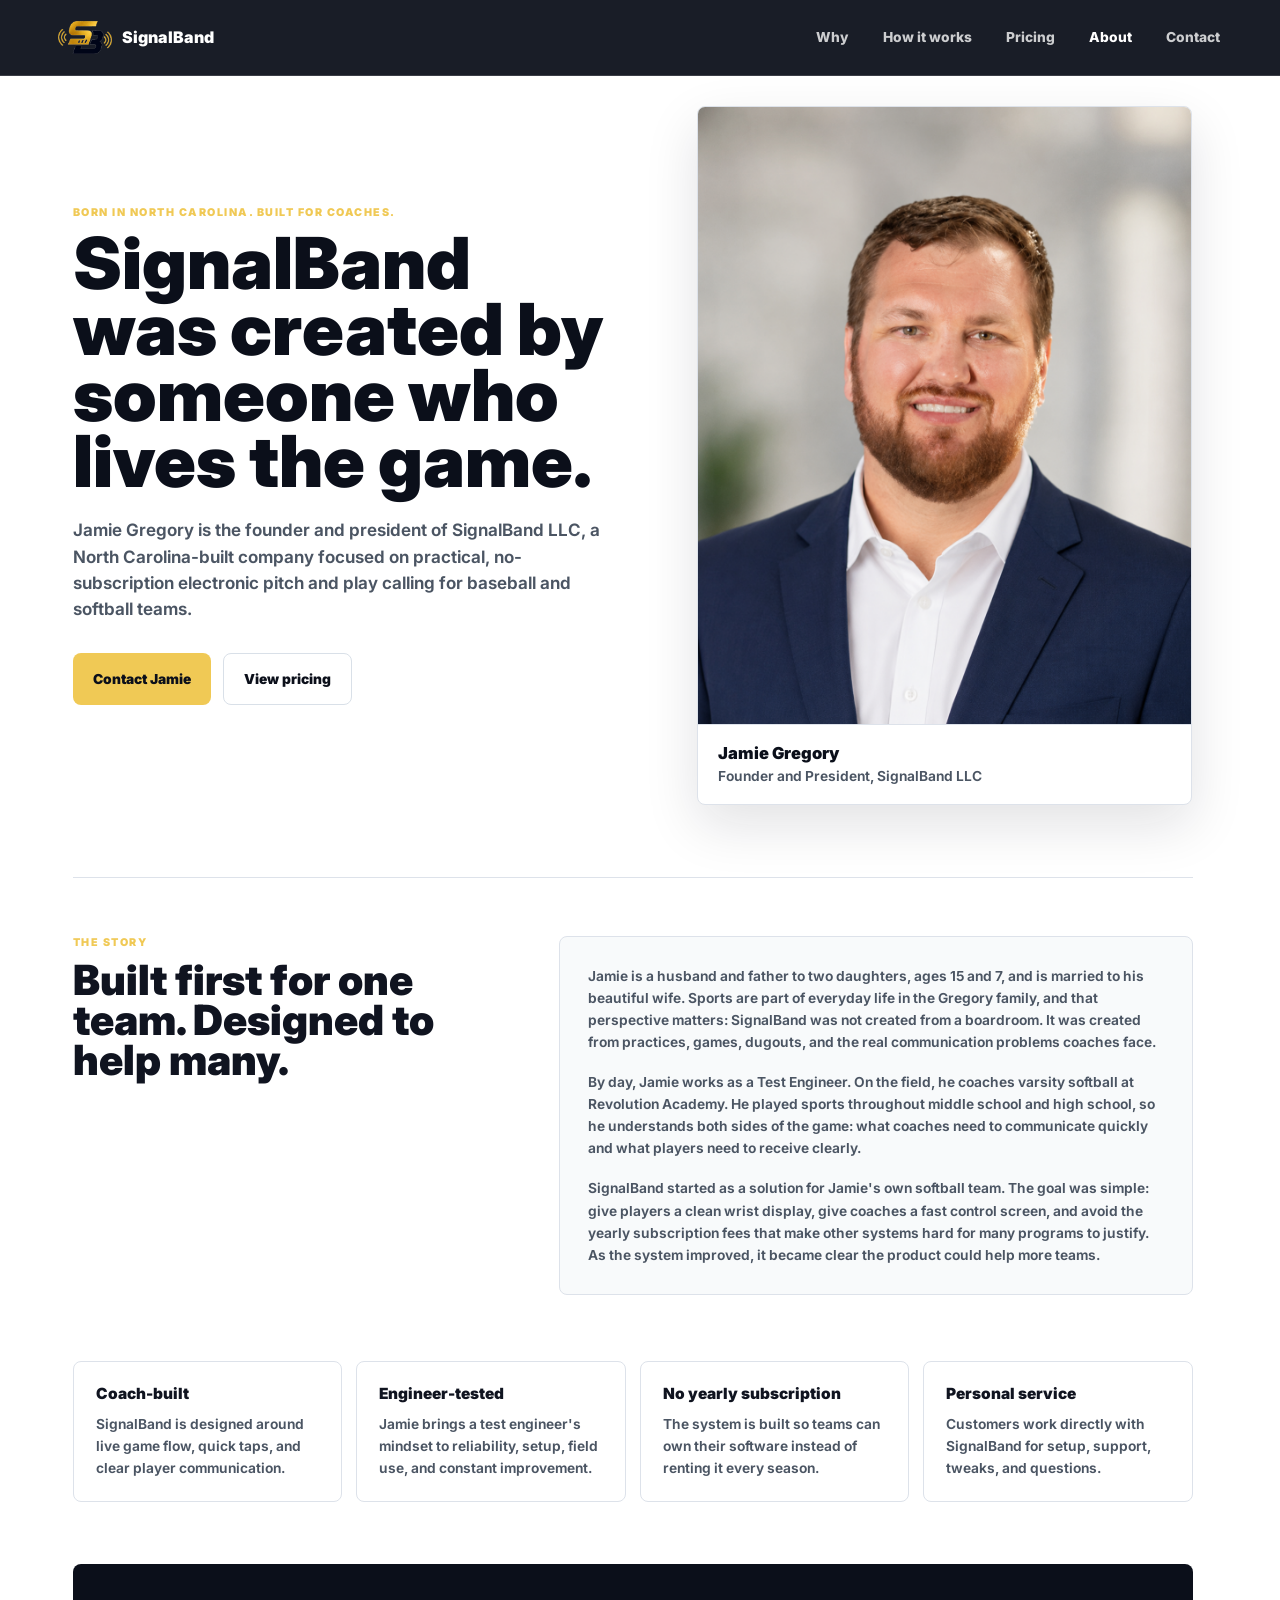
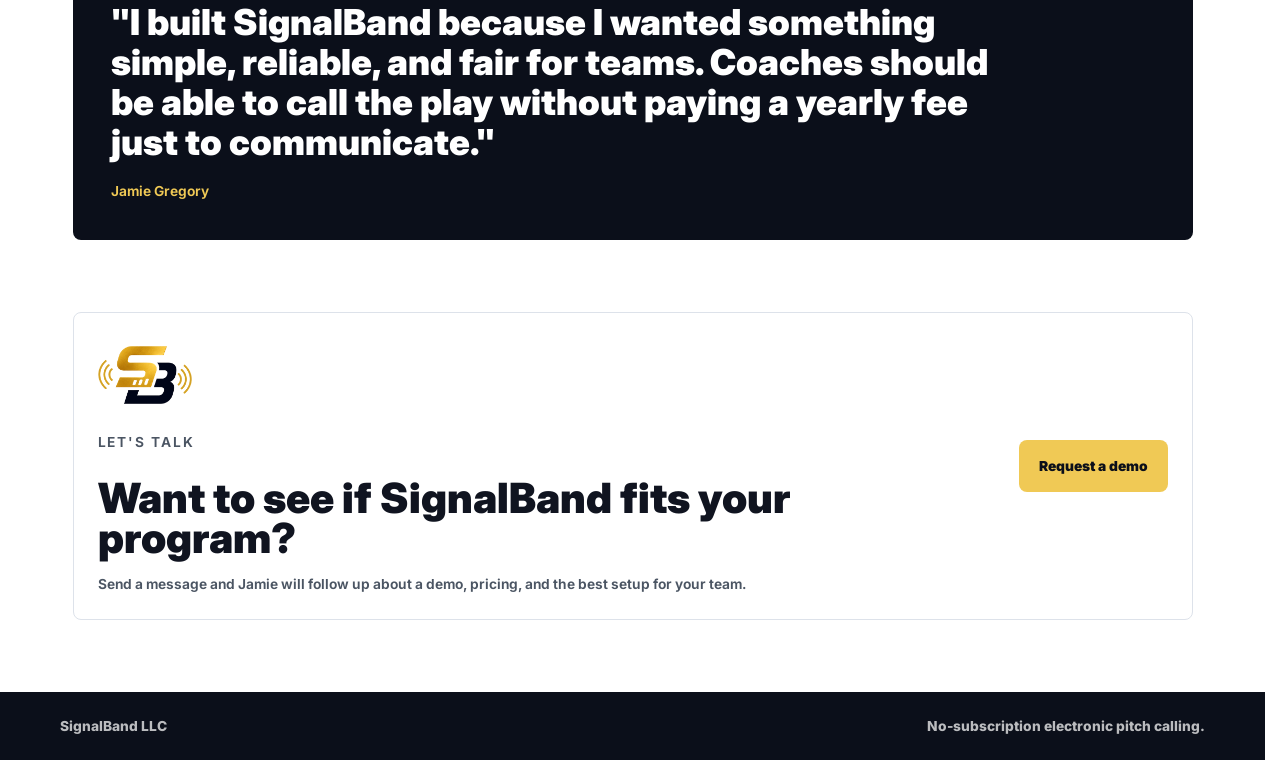
==== about.html @ 2b9005b2 "Added about page" ====
<!doctype html>
<html lang="en">
<head>
  <meta charset="utf-8">
  <meta name="viewport" content="width=device-width, initial-scale=1">
  <title>About SignalBand | Jamie Gregory, Founder and President</title>
  <meta name="description" content="Meet Jamie Gregory, founder and president of SignalBand LLC. Born and raised in North Carolina, Jamie is a test engineer, varsity softball coach, husband, father, and lifelong sports competitor building no-subscription electronic pitch calling for baseball and softball teams.">
  <meta name="robots" content="index, follow">
  <meta name="author" content="SignalBand LLC">
  <link rel="canonical" href="https://signalbandllc.com/about.html">
  <link rel="icon" href="sb-mark-web.png">
  <meta property="og:type" content="profile">
  <meta property="og:site_name" content="SignalBand">
  <meta property="og:title" content="About SignalBand | Jamie Gregory">
  <meta property="og:description" content="SignalBand was created by Jamie Gregory, a North Carolina test engineer and varsity softball coach, to give teams a clear no-subscription pitch calling system.">
  <meta property="og:url" content="https://signalbandllc.com/about.html">
  <meta property="og:image" content="https://signalbandllc.com/jamie-gregory-headshot.png">
  <meta name="twitter:card" content="summary_large_image">
  <meta name="twitter:title" content="About SignalBand | Jamie Gregory">
  <meta name="twitter:description" content="A North Carolina-built electronic pitch calling system created by a coach, engineer, husband, and father.">
  <meta name="twitter:image" content="https://signalbandllc.com/jamie-gregory-headshot.png">
  <link rel="preconnect" href="https://fonts.googleapis.com">
  <link rel="preconnect" href="https://fonts.gstatic.com" crossorigin>
  <link href="https://fonts.googleapis.com/css2?family=Inter:wght@500;650;800;900&display=swap" rel="stylesheet">
  <link rel="stylesheet" href="styles.css?v=nav-2">
  <script type="application/ld+json">
  {
    "@context": "https://schema.org",
    "@type": "AboutPage",
    "name": "About SignalBand",
    "url": "https://signalbandllc.com/about.html",
    "description": "About Jamie Gregory, founder and president of SignalBand LLC.",
    "mainEntity": {
      "@type": "Person",
      "name": "Jamie Gregory",
      "jobTitle": "Founder and President",
      "worksFor": {
        "@type": "Organization",
        "name": "SignalBand LLC",
        "url": "https://signalbandllc.com/"
      },
      "email": "jamie@signalbandllc.com",
      "image": "https://signalbandllc.com/jamie-gregory-headshot.png",
      "address": {
        "@type": "PostalAddress",
        "addressRegion": "NC",
        "addressCountry": "US"
      }
    }
  }
  </script>
</head>
<body class="about-page">
  <header class="site-header" aria-label="SignalBand">
    <a class="brand" href="index.html" aria-label="SignalBand home">
      <img src="sb-mark-web.png" alt="" aria-hidden="true">
      <span>SignalBand</span>
    </a>
    <button class="menu-toggle" type="button" aria-label="Open navigation menu" aria-expanded="false" aria-controls="main-navigation"><span class="menu-icon" aria-hidden="true">&#9776;</span></button>
    <nav id="main-navigation" aria-label="Main navigation">
      <a href="index.html#why">Why</a>
      <a href="index.html#works">How it works</a>
      <a href="pricing.html">Pricing</a>
      <a href="about.html" aria-current="page">About</a>
      <a href="index.html#contact">Contact</a>
    </nav>
  </header>

  <main>
    <section class="about-hero">
      <div class="about-copy">
        <p class="eyebrow">Born in North Carolina. Built for coaches.</p>
        <h1>SignalBand was created by someone who lives the game.</h1>
        <p>Jamie Gregory is the founder and president of SignalBand LLC, a North Carolina-built company focused on practical, no-subscription electronic pitch and play calling for baseball and softball teams.</p>
        <div class="hero-actions">
          <a class="button primary" href="index.html#contact">Contact Jamie</a>
          <a class="button secondary light" href="pricing.html">View pricing</a>
        </div>
      </div>
      <figure class="about-headshot">
        <img src="jamie-gregory-headshot.png" alt="Jamie Gregory, founder and president of SignalBand LLC">
        <figcaption>
          <strong>Jamie Gregory</strong>
          <span>Founder and President, SignalBand LLC</span>
        </figcaption>
      </figure>
    </section>

    <section class="about-story">
      <div>
        <p class="eyebrow">The story</p>
        <h2>Built first for one team. Designed to help many.</h2>
      </div>
      <div class="story-panel">
        <p>Jamie is a husband and father to two daughters, ages 15 and 7, and is married to his beautiful wife. Sports are part of everyday life in the Gregory family, and that perspective matters: SignalBand was not created from a boardroom. It was created from practices, games, dugouts, and the real communication problems coaches face.</p>
        <p>By day, Jamie works as a Test Engineer. On the field, he coaches varsity softball at Revolution Academy. He played sports throughout middle school and high school, so he understands both sides of the game: what coaches need to communicate quickly and what players need to receive clearly.</p>
        <p>SignalBand started as a solution for Jamie's own softball team. The goal was simple: give players a clean wrist display, give coaches a fast control screen, and avoid the yearly subscription fees that make other systems hard for many programs to justify. As the system improved, it became clear the product could help more teams.</p>
      </div>
    </section>

    <section class="about-values" aria-label="SignalBand values">
      <article>
        <h3>Coach-built</h3>
        <p>SignalBand is designed around live game flow, quick taps, and clear player communication.</p>
      </article>
      <article>
        <h3>Engineer-tested</h3>
        <p>Jamie brings a test engineer's mindset to reliability, setup, field use, and constant improvement.</p>
      </article>
      <article>
        <h3>No yearly subscription</h3>
        <p>The system is built so teams can own their software instead of renting it every season.</p>
      </article>
      <article>
        <h3>Personal service</h3>
        <p>Customers work directly with SignalBand for setup, support, tweaks, and questions.</p>
      </article>
    </section>

    <section class="about-quote">
      <p>"I built SignalBand because I wanted something simple, reliable, and fair for teams. Coaches should be able to call the play without paying a yearly fee just to communicate."</p>
      <span>Jamie Gregory</span>
    </section>

    <section class="cta about-cta">
      <div class="contact-copy">
        <img src="sb-mark-web.png" alt="" aria-hidden="true">
        <p class="eyebrow">Let's talk</p>
        <h2>Want to see if SignalBand fits your program?</h2>
        <p>Send a message and Jamie will follow up about a demo, pricing, and the best setup for your team.</p>
      </div>
      <a class="button primary" href="index.html#contact">Request a demo</a>
    </section>
  </main>

  <footer>
    <span>SignalBand LLC</span>
    <span>No-subscription electronic pitch calling.</span>
  </footer>
  <script id="mobile-menu-script">
    document.addEventListener("DOMContentLoaded", function () {
      var header = document.querySelector(".site-header");
      var button = document.querySelector(".menu-toggle");
      var nav = document.querySelector("#main-navigation");
      if (!header || !button || !nav) return;

      function setOpen(isOpen) {
        header.classList.toggle("nav-open", isOpen);
        button.setAttribute("aria-expanded", isOpen ? "true" : "false");
        button.setAttribute("aria-label", isOpen ? "Close navigation menu" : "Open navigation menu");
      }

      button.addEventListener("click", function () {
        setOpen(!header.classList.contains("nav-open"));
      });

      nav.querySelectorAll("a").forEach(function (link) {
        link.addEventListener("click", function () {
          setOpen(false);
        });
      });
    });
  </script>
</body>
</html>
---- styles.css ----
:root {
  --navy: #0b0f1a;
  --navy-2: #111827;
  --gold: #d4af37;
  --gold-2: #f0c955;
  --gray: #6b7280;
  --line: rgba(255,255,255,.14);
  --paper: #f7f8fb;
  --ink: #101420;
  --site-width: 1040px;
}

* {
  box-sizing: border-box;
}

html {
  scroll-behavior: smooth;
  scrollbar-gutter: stable;
}

body {
  margin: 0;
  overflow-x: hidden;
  color: var(--ink);
  background: var(--paper);
  font-family: Inter, system-ui, -apple-system, BlinkMacSystemFont, "Segoe UI", sans-serif;
}

a {
  color: inherit;
}

.site-header {
  position: fixed;
  z-index: 10;
  top: 0;
  left: 0;
  right: 0;
  display: flex;
  align-items: center;
  justify-content: space-between;
  height: 88px;
  padding: 0 72px;
  color: #fff;
  background: rgba(11,15,26,.94);
  border-bottom: 1px solid var(--line);
  backdrop-filter: blur(14px);
}

.brand,
.brand:link,
.brand:visited,
.brand:hover,
.brand:active,
.brand:focus {
  display: flex;
  align-items: center;
  gap: 12px;
  color: #fff;
  text-decoration: none;
  font-size: 1.28rem;
  font-weight: 900;
  line-height: 1;
  letter-spacing: 0;
  transform: none;
  transition: none;
}

.brand img {
  width: 60px;
  height: 44px;
  object-fit: contain;
}

nav {
  display: flex;
  align-items: center;
  gap: 34px;
  color: rgba(255,255,255,.78);
  font-size: 1rem;
  font-weight: 800;
  line-height: 1;
  white-space: nowrap;
}

nav a,
nav a:link,
nav a:visited,
nav a:hover,
nav a:active,
nav a:focus,
nav a[aria-current="page"] {
  display: inline;
  padding: 0;
  color: rgba(255,255,255,.78);
  text-decoration: none;
  font-size: 1rem;
  font-weight: 800;
  line-height: 1;
  letter-spacing: 0;
  transform: none;
  transition: none;
}
.hero {
  position: relative;
  min-height: 86vh;
  display: flex;
  align-items: center;
  overflow: hidden;
  color: #fff;
  background: var(--navy);
  padding: 108px clamp(18px, 6vw, 74px) 58px;
}

.hero::before {
  content: "";
  position: absolute;
  inset: 0;
  background:
    linear-gradient(90deg, rgba(11,15,26,.98) 0%, rgba(11,15,26,.9) 43%, rgba(11,15,26,.18) 100%),
    url("sb-motto-web.jpg") right 5% center/52% auto no-repeat;
  opacity: 1;
}

.hero::after {
  content: "";
  position: absolute;
  inset: auto 0 0;
  height: 120px;
  background: linear-gradient(180deg, rgba(247,248,251,0), var(--paper));
  pointer-events: none;
}

.hero-content {
  position: relative;
  z-index: 1;
  width: min(690px, 100%);
}

.eyebrow {
  margin: 0 0 12px;
  color: var(--gold-2);
  font-size: .78rem;
  font-weight: 900;
  letter-spacing: .14em;
  text-transform: uppercase;
}

h1,
h2,
h3,
p {
  margin: 0;
}

h1 {
  max-width: 780px;
  font-size: clamp(3.2rem, 8vw, 7.2rem);
  line-height: .88;
  font-weight: 900;
}

h2 {
  font-size: clamp(1.8rem, 3.25vw, 3.25rem);
  line-height: .96;
  font-weight: 900;
}

h3 {
  font-size: 1.12rem;
  font-weight: 900;
}

.hero-copy {
  width: min(590px, 100%);
  margin-top: 24px;
  color: rgba(255,255,255,.82);
  font-size: clamp(1rem, 1.55vw, 1.14rem);
  line-height: 1.48;
  font-weight: 650;
}

.hero-actions {
  display: flex;
  flex-wrap: wrap;
  gap: 12px;
  margin-top: 30px;
}

.button {
  display: inline-flex;
  align-items: center;
  justify-content: center;
  min-height: 52px;
  padding: 0 20px;
  border-radius: 8px;
  text-decoration: none;
  font-weight: 900;
}

.button.primary {
  color: var(--navy);
  background: var(--gold-2);
}

.button.secondary {
  color: #fff;
  border: 1px solid rgba(255,255,255,.25);
  background: rgba(255,255,255,.08);
}

.trust-row {
  display: flex;
  flex-wrap: wrap;
  gap: 10px;
  margin-top: 26px;
}

.trust-row span {
  border: 1px solid rgba(255,255,255,.18);
  border-radius: 999px;
  padding: 9px 12px;
  color: rgba(255,255,255,.86);
  background: rgba(255,255,255,.07);
  font-size: .84rem;
  font-weight: 800;
}

.proof-strip {
  position: relative;
  z-index: 2;
  display: grid;
  grid-template-columns: repeat(4, 1fr);
  gap: 1px;
  width: min(var(--site-width), calc(100% - 36px));
  margin: -44px auto 0;
  overflow: hidden;
  border-radius: 8px;
  box-shadow: 0 18px 48px rgba(16,20,32,.16);
}

.proof-strip article {
  min-height: 132px;
  padding: 22px;
  background: #fff;
}

.proof-strip strong {
  display: block;
  color: var(--navy);
  font-size: 1.35rem;
  font-weight: 900;
}

.proof-strip span {
  display: block;
  margin-top: 8px;
  color: #4b5563;
  line-height: 1.4;
  font-weight: 650;
}

.section,
.feature-grid,
.watch-showcase,
.app-showcase,
.comparison,
.cta {
  width: min(var(--site-width), calc(100% - 36px));
  margin: 0 auto;
}

.section {
  padding: 70px 0 28px;
}

.split,
.comparison {
  display: grid;
  grid-template-columns: 1fr 1fr;
  gap: clamp(22px, 5vw, 58px);
  align-items: start;
}

.split p,
.comparison li,
.cta p {
  color: #4b5563;
  font-size: 1rem;
  line-height: 1.6;
  font-weight: 650;
}

.feature-grid {
  display: grid;
  grid-template-columns: repeat(4, 1fr);
  gap: 14px;
  padding: 20px 0 42px;
}

.feature-grid article,
.steps article {
  border: 1px solid #dde2ea;
  border-radius: 8px;
  padding: 22px;
  background: #fff;
}

.feature-grid p,
.steps p {
  margin-top: 10px;
  color: #4b5563;
  line-height: 1.5;
  font-weight: 650;
}

.watch-showcase {
  padding: 62px 0 72px;
  border-top: 1px solid #dde2ea;
}

.watch-copy {
  max-width: 760px;
}

.watch-copy p:not(.eyebrow) {
  margin-top: 18px;
  max-width: 680px;
  color: #4b5563;
  font-size: 1rem;
  line-height: 1.6;
  font-weight: 650;
}

.watch-grid {
  display: grid;
  grid-template-columns: repeat(3, 1fr);
  gap: clamp(18px, 3vw, 34px);
  align-items: end;
  margin-top: 34px;
}

.watch-card {
  margin: 0;
  text-align: center;
}

.watch-card img {
  display: block;
  width: 100%;
  max-height: 440px;
  object-fit: contain;
  object-position: center;
}

.watch-card figcaption {
  margin-top: 10px;
  color: var(--navy);
  font-size: .92rem;
  font-weight: 900;
}

.app-showcase {
  display: grid;
  grid-template-columns: .82fr 1.18fr;
  gap: clamp(24px, 5vw, 58px);
  align-items: center;
  padding: 42px 0 68px;
}

.app-showcase-copy {
  position: sticky;
  top: 96px;
  align-self: start;
}

.app-showcase-copy p:not(.eyebrow) {
  margin-top: 18px;
  color: #4b5563;
  font-size: 1rem;
  line-height: 1.6;
  font-weight: 650;
}

.phone-grid {
  display: grid;
  grid-template-columns: repeat(2, minmax(0, 1fr));
  gap: 14px;
}

.phone-grid figure {
  margin: 0;
  overflow: hidden;
  border: 1px solid #dde2ea;
  border-radius: 8px;
  background: #fff;
  box-shadow: 0 16px 38px rgba(16,20,32,.1);
}

.phone-grid img {
  display: block;
  width: 100%;
  aspect-ratio: 9 / 16;
  object-fit: cover;
  object-position: top center;
  background: #edf5f3;
}

.phone-grid figcaption {
  padding: 12px 14px;
  color: var(--navy);
  font-size: .92rem;
  font-weight: 900;
  border-top: 1px solid #dde2ea;
}

.how {
  padding-top: 60px;
  border-top: 1px solid #dde2ea;
}

.steps {
  display: grid;
  grid-template-columns: repeat(3, 1fr);
  gap: 14px;
  margin-top: 28px;
}

.steps span {
  display: inline-grid;
  place-items: center;
  width: 34px;
  height: 34px;
  margin-bottom: 18px;
  border-radius: 50%;
  color: var(--navy);
  background: var(--gold-2);
  font-weight: 900;
}

.comparison {
  margin-top: 34px;
  padding: 36px;
  color: #fff;
  background: var(--navy);
  border-radius: 8px;
}

.comparison ul {
  display: grid;
  gap: 12px;
  margin: 0;
  padding: 0;
  list-style: none;
}

.comparison li {
  color: rgba(255,255,255,.84);
  padding-left: 26px;
  position: relative;
}

.comparison li::before {
  content: "";
  position: absolute;
  left: 0;
  top: .62em;
  width: 10px;
  height: 10px;
  border-radius: 50%;
  background: var(--gold-2);
}

.cta {
  display: grid;
  gap: 24px;
  align-items: center;
  margin-top: 72px;
  margin-bottom: 72px;
  padding: 24px;
  border: 1px solid #dde2ea;
  border-radius: 8px;
  background: #fff;
}

.cta img {
  width: 94px;
  height: 76px;
  object-fit: contain;
}

.cta .button.secondary,
.cta .button.primary {
  white-space: nowrap;
}

.contact-panel {
  grid-template-columns: .9fr 1.1fr;
  align-items: start;
}

.contact-copy {
  display: grid;
  gap: 14px;
}

.contact-copy img {
  margin-bottom: 4px;
}

.contact-form {
  display: grid;
  grid-template-columns: repeat(2, minmax(0, 1fr));
  gap: 14px;
}

.contact-form label {
  display: grid;
  gap: 7px;
  color: var(--navy);
  font-size: .86rem;
  font-weight: 900;
}

.contact-form label.full {
  grid-column: 1 / -1;
}

.contact-form input,
.contact-form textarea {
  width: 100%;
  border: 1px solid #cfd7e2;
  border-radius: 8px;
  padding: 13px 14px;
  color: var(--ink);
  background: #f9fafb;
  font: inherit;
  font-size: 1rem;
  font-weight: 650;
}

.contact-form textarea {
  resize: vertical;
  min-height: 112px;
}

.contact-form input:focus,
.contact-form textarea:focus {
  outline: 3px solid rgba(212,175,55,.32);
  border-color: var(--gold);
  background: #fff;
}

.contact-form .button {
  grid-column: 1 / -1;
  border: 0;
  cursor: pointer;
  font: inherit;
}

.honeypot {
  position: absolute;
  left: -9999px;
  opacity: 0;
  pointer-events: none;
}

footer {
  display: flex;
  justify-content: space-between;
  gap: 16px;
  padding: 26px clamp(18px, 5vw, 60px);
  color: rgba(255,255,255,.72);
  background: var(--navy);
  font-weight: 800;
}

@media (max-width: 850px) {
  .site-header {
    position: absolute;
    height: auto;
    min-height: 104px;
    padding: 14px 18px 16px;
    flex-direction: column;
    align-items: flex-start;
    justify-content: center;
    gap: 12px;
  }

  .brand,
  .brand:link,
  .brand:visited,
  .brand:hover,
  .brand:active,
  .brand:focus {
    font-size: 1.08rem;
  }

  .brand img {
    width: 52px;
    height: 38px;
  }

  nav {
    display: flex;
    width: 100%;
    gap: 14px;
    overflow-x: auto;
    padding-bottom: 2px;
    font-size: .82rem;
    scrollbar-width: none;
  }

  nav::-webkit-scrollbar {
    display: none;
  }

  nav a,
  nav a:link,
  nav a:visited,
  nav a:hover,
  nav a:active,
  nav a:focus,
  nav a[aria-current="page"] {
    flex: 0 0 auto;
    font-size: .82rem;
  }

  .hero {
    min-height: 88vh;
    padding-top: 136px;
  }

  .hero::before {
    background:
      linear-gradient(180deg, rgba(11,15,26,.98) 0%, rgba(11,15,26,.88) 54%, rgba(11,15,26,.34) 100%),
      url("sb-motto-web.jpg") center bottom 42px/92% auto no-repeat;
  }

  .proof-strip,
  .feature-grid,
  .watch-showcase,
  .watch-grid,
  .app-showcase,
  .steps,
  .split,
  .comparison,
  .cta {
    grid-template-columns: 1fr;
  }

  .contact-form {
    grid-template-columns: 1fr;
  }

  .proof-strip {
    margin-top: -26px;
  }

  .section {
    padding-top: 60px;
  }

  .feature-grid {
    padding-bottom: 52px;
  }

  .watch-showcase {
    padding-top: 52px;
    padding-bottom: 58px;
  }

  .app-showcase {
    padding-top: 16px;
    padding-bottom: 58px;
  }

  .app-showcase-copy {
    position: static;
  }

  .phone-grid {
    grid-template-columns: 1fr;
    gap: 18px;
  }

  .phone-grid figure {
    max-width: 430px;
    margin: 0 auto;
  }

  .watch-grid {
    gap: 24px;
  }

  .watch-card img {
    max-height: 360px;
  }

  .comparison,
  .cta {
    padding: 24px;
  }

  .cta {
    text-align: left;
  }

  footer {
    flex-direction: column;
  }
}

@media (max-width: 480px) {
  h1 {
    font-size: clamp(2.55rem, 15vw, 3.05rem);
  }

  .hero-actions .button {
    width: 100%;
  }

  .proof-strip article {
    min-height: 112px;
  }
}

/* Pricing page */
.pricing-page {
  background: #fff;
}


.pricing-hero,
.price-columns,
.kit-showcase,
.pricing-summary {
  width: min(var(--site-width), calc(100% - 36px));
  margin: 0 auto;
}

.pricing-hero {
  display: grid;
  grid-template-columns: 1.02fr .98fr;
  gap: clamp(28px, 5vw, 72px);
  align-items: center;
  padding: 122px 0 56px;
}

.pricing-hero h1 {
  color: var(--navy);
  font-size: clamp(2.55rem, 5.1vw, 5.15rem);
  line-height: .9;
}

.pricing-hero p:not(.eyebrow) {
  max-width: 680px;
  margin-top: 22px;
  color: #4b5563;
  font-size: clamp(1.04rem, 1.7vw, 1.28rem);
  line-height: 1.55;
  font-weight: 650;
}

.pricing-hero .button.secondary {
  color: var(--navy);
  border-color: #d9e0e8;
  background: #fff;
}

.pricing-phone {
  display: flex;
  justify-content: center;
}

.phone-shell {
  position: relative;
  width: min(270px, 74vw);
  padding: 14px 13px 18px;
  border: 10px solid var(--navy);
  border-radius: 38px;
  background: var(--navy);
  box-shadow: 0 24px 70px rgba(16,20,32,.18);
}

.phone-speaker {
  position: absolute;
  top: 8px;
  left: 50%;
  width: 72px;
  height: 8px;
  transform: translateX(-50%);
  border-radius: 99px;
  background: rgba(255,255,255,.16);
}

.phone-shell img {
  display: block;
  width: 100%;
  border-radius: 24px;
  background: #edf5f3;
}

.price-columns {
  display: grid;
  grid-template-columns: repeat(3, minmax(0, 1fr));
  gap: 16px;
  padding: 28px 0 78px;
}

.price-card {
  display: flex;
  flex-direction: column;
  min-height: 480px;
  padding: 24px;
  border: 1px solid #dde2ea;
  border-radius: 8px;
  background: #fff;
  box-shadow: 0 16px 40px rgba(16,20,32,.08);
}

.price-card h2 {
  font-size: clamp(1.55rem, 2.45vw, 2.15rem);
}

.price {
  margin-top: 24px;
  color: var(--navy);
  font-size: clamp(2.55rem, 4vw, 3.9rem);
  line-height: .9;
  font-weight: 900;
}

.price span {
  color: #6b7280;
  font-size: 1rem;
  font-weight: 900;
}

.price-note {
  margin-top: 18px;
  color: #4b5563;
  line-height: 1.5;
  font-weight: 650;
}

.price-card ul {
  display: grid;
  gap: 12px;
  margin: 26px 0 0;
  padding: 0;
  list-style: none;
}

.price-card li {
  position: relative;
  padding-left: 22px;
  color: #4b5563;
  line-height: 1.4;
  font-weight: 650;
}

.price-card li::before {
  content: "";
  position: absolute;
  left: 0;
  top: .48em;
  width: 9px;
  height: 9px;
  border-radius: 50%;
  background: var(--gold);
}

.featured-price {
  color: #fff;
  border-color: var(--navy);
  background: var(--navy);
}

.featured-price h2,
.featured-price .price,
.featured-price .price-note,
.featured-price li {
  color: #fff;
}

.featured-price .eyebrow {
  color: var(--gold-2);
}

.featured-price .price span {
  color: rgba(255,255,255,.72);
}

.kit-showcase {
  padding: 58px 0 68px;
  border-top: 1px solid #dde2ea;
}

.kit-heading {
  max-width: 760px;
}

.kit-heading p:not(.eyebrow) {
  margin-top: 18px;
  color: #4b5563;
  font-size: 1rem;
  line-height: 1.6;
  font-weight: 650;
}

.kit-grid {
  display: grid;
  grid-template-columns: .88fr 1.12fr;
  gap: 18px;
  align-items: stretch;
  margin-top: 34px;
}


.three-kit-grid {
  grid-template-columns: repeat(3, minmax(0, 1fr));
}

.three-kit-grid .kit-card img {
  aspect-ratio: 1 / 1;
}

.three-kit-grid .large-kit img {
  aspect-ratio: 1 / 1;
}
.kit-card {
  display: flex;
  flex-direction: column;
  margin: 0;
  overflow: hidden;
  border: 1px solid #dde2ea;
  border-radius: 8px;
  background: #fff;
  box-shadow: 0 16px 40px rgba(16,20,32,.08);
}

.kit-card img {
  display: block;
  width: 100%;
  aspect-ratio: 4 / 3;
  object-fit: contain;
  background: #fff;
}

.large-kit img {
  aspect-ratio: 4 / 3;
}

.kit-card figcaption {
  display: grid;
  gap: 6px;
  padding: 18px 20px 20px;
  border-top: 1px solid #dde2ea;
}

.kit-card strong {
  color: var(--navy);
  font-size: 1.14rem;
  font-weight: 900;
}

.kit-card span {
  color: #4b5563;
  line-height: 1.45;
  font-weight: 650;
}

.pricing-summary {
  display: grid;
  grid-template-columns: .85fr 1.15fr;
  gap: clamp(24px, 5vw, 64px);
  align-items: start;
  padding: 44px 0;
  border-top: 1px solid #dde2ea;
}

.summary-grid {
  display: grid;
  gap: 14px;
}

.summary-grid article {
  display: grid;
  gap: 7px;
  padding: 20px;
  border: 1px solid #dde2ea;
  border-radius: 8px;
  background: #fff;
}

.summary-grid strong {
  color: var(--navy);
  font-size: 1rem;
  font-weight: 900;
}

.summary-grid span {
  color: #4b5563;
  line-height: 1.45;
  font-weight: 650;
}

.pricing-cta {
  grid-template-columns: 1fr auto;
}

@media (max-width: 900px) {
  .pricing-hero,
  .price-columns,
  .kit-grid,
  .pricing-summary,
  .pricing-cta {
    grid-template-columns: 1fr;
  }

  .pricing-hero {
    padding-top: 136px;
  }

  .price-card {
    min-height: auto;
  }

  .pricing-cta .button {
    width: 100%;
  }
}









@media (max-width: 640px) {
  .site-header,
  footer {
    padding-left: 16px;
    padding-right: 16px;
  }

  .hero {
    padding-left: 16px;
    padding-right: 16px;
  }

  .section,
  .feature-grid,
  .watch-showcase,
  .app-showcase,
  .comparison,
  .cta,
  .pricing-hero,
  .price-columns,
  .kit-showcase,
  .pricing-summary {
    width: min(100% - 28px, var(--site-width));
  }

  .pricing-hero {
    gap: 28px;
    padding-bottom: 42px;
  }

  .pricing-hero h1 {
    font-size: clamp(2.35rem, 13vw, 3.35rem);
  }

  .pricing-hero p:not(.eyebrow) {
    font-size: 1rem;
  }

  .price-columns {
    padding-bottom: 54px;
  }

  .price-card {
    padding: 22px;
  }

  .kit-showcase {
    padding-top: 46px;
  }

  .three-kit-grid {
    grid-template-columns: 1fr;
  }

  .kit-card img,
  .three-kit-grid .kit-card img,
  .three-kit-grid .large-kit img {
    aspect-ratio: 4 / 3;
  }

  .phone-shell {
    width: min(250px, 82vw);
  }
}

/* Final mobile polish: keep these last so pricing-page rules cannot override them. */
@media (max-width: 850px) {
  body {
    overflow-x: hidden;
  }

  h1,
  h2,
  h3,
  p,
  li,
  a,
  span,
  strong {
    overflow-wrap: break-word;
  }

  .hero,
  .pricing-hero {
    min-height: auto;
    align-items: start;
  }

  .hero {
    padding-top: 136px;
    padding-bottom: 250px;
  }

  .hero-content,
  .pricing-hero-copy,
  .pricing-hero > *,
  .section > *,
  .app-showcase > *,
  .watch-showcase > *,
  .comparison > *,
  .cta > * {
    min-width: 0;
    max-width: 100%;
  }

  .pricing-hero,
  .price-columns,
  .kit-grid,
  .pricing-summary,
  .pricing-cta {
    grid-template-columns: minmax(0, 1fr);
  }

  .pricing-hero {
    padding-top: 136px;
  }

  .pricing-hero h1 {
    max-width: 100%;
    font-size: clamp(2.35rem, 11vw, 3rem);
    line-height: .95;
  }

  .pricing-hero p:not(.eyebrow),
  .hero-copy {
    max-width: 100%;
    font-size: 1rem;
  }
}

@media (max-width: 480px) {
  .site-header {
    min-height: 98px;
    padding: 12px 16px 14px;
  }

  nav {
    gap: 12px;
    font-size: .8rem;
  }

  nav a,
  nav a:link,
  nav a:visited,
  nav a:hover,
  nav a:active,
  nav a:focus,
  nav a[aria-current="page"] {
    font-size: .8rem;
  }

  .hero {
    padding-top: 130px;
    padding-bottom: 230px;
  }

  h1 {
    font-size: clamp(2.45rem, 13vw, 2.9rem);
    line-height: .95;
  }

  .hero-actions {
    display: grid;
    grid-template-columns: 1fr;
  }

  .hero-actions .button,
  .pricing-cta .button {
    width: 100%;
  }

  .trust-row {
    gap: 8px;
  }

  .trust-row span {
    font-size: .78rem;
    padding: 8px 10px;
  }

  .pricing-hero h1 {
    font-size: clamp(2.2rem, 12vw, 2.75rem);
  }

  .phone-shell {
    width: min(245px, 80vw);
    border-width: 9px;
  }
}

/* Phone-first safety pass for real 390px screens. */
@media (max-width: 520px) {
  html,
  body {
    width: 100%;
    max-width: 100%;
    overflow-x: clip;
  }

  .site-header {
    width: 100%;
    min-height: 96px;
    padding: 12px 16px 13px;
  }

  .brand,
  .brand:link,
  .brand:visited,
  .brand:hover,
  .brand:active,
  .brand:focus {
    gap: 10px;
    font-size: 1rem;
  }

  .brand img {
    width: 50px;
    height: 36px;
  }

  nav {
    gap: 16px;
    width: 100%;
    justify-content: flex-start;
    font-size: .76rem;
  }

  nav a,
  nav a:link,
  nav a:visited,
  nav a:hover,
  nav a:active,
  nav a:focus,
  nav a[aria-current="page"] {
    display: inline-flex;
    flex: 0 0 auto;
    align-items: center;
    min-height: 20px;
    font-size: .76rem;
    line-height: 1;
    white-space: nowrap;
  }

  .hero,
  .pricing-hero,
  .section,
  .feature-grid,
  .watch-showcase,
  .app-showcase,
  .comparison,
  .cta,
  .price-columns,
  .kit-showcase,
  .pricing-summary {
    width: 100%;
    max-width: 100%;
    padding-left: 16px;
    padding-right: 16px;
  }

  .hero {
    padding-top: 132px;
    padding-bottom: 210px;
  }

  .hero::before {
    background:
      linear-gradient(180deg, rgba(11,15,26,.98) 0%, rgba(11,15,26,.9) 58%, rgba(11,15,26,.36) 100%),
      url("sb-motto-web.jpg") center bottom 44px/92% auto no-repeat;
  }

  h1,
  .pricing-hero h1 {
    max-width: 100%;
    font-size: 2.25rem;
    line-height: .98;
    letter-spacing: 0;
  }

  h2 {
    font-size: 1.85rem;
    line-height: 1.02;
  }

  .hero-copy,
  .pricing-hero p:not(.eyebrow) {
    width: 100%;
    max-width: 100%;
    font-size: .92rem;
    line-height: 1.45;
  }

  .eyebrow {
    font-size: .68rem;
    line-height: 1.45;
    letter-spacing: .12em;
  }

  .hero-actions {
    grid-template-columns: 1fr;
    width: 100%;
  }

  .button,
  .hero-actions .button,
  .pricing-cta .button {
    width: 100%;
    min-height: 48px;
    padding-left: 14px;
    padding-right: 14px;
    font-size: .9rem;
  }

  .trust-row span {
    font-size: .72rem;
  }

  .pricing-hero {
    gap: 26px;
    padding-top: 132px;
    padding-bottom: 42px;
  }

  .pricing-phone {
    width: 100%;
  }

  .phone-shell {
    width: min(230px, 74vw);
    border-width: 8px;
  }

  .price-columns,
  .kit-grid,
  .three-kit-grid,
  .pricing-summary,
  .pricing-cta {
    grid-template-columns: 1fr;
  }

  .price-card,
  .kit-card,
  .summary-grid article,
  .comparison,
  .cta {
    padding: 18px;
  }
}

/* Lock hero copy to a true phone column so text cannot clip on narrow screens. */
@media (max-width: 520px) {
  .hero-content,
  .pricing-hero-copy {
    width: min(100%, 358px) !important;
    max-width: 358px !important;
  }

  .hero-content h1,
  .pricing-hero-copy h1,
  .hero-content .hero-copy,
  .pricing-hero-copy p:not(.eyebrow),
  .hero-content .eyebrow,
  .pricing-hero-copy .eyebrow {
    width: 100% !important;
    max-width: 358px !important;
  }
}

.seo-faq {
  display: grid;
  grid-template-columns: .75fr 1.25fr;
  gap: clamp(24px, 5vw, 64px);
  width: min(var(--site-width), calc(100% - 36px));
  margin: 0 auto;
  padding: 58px 0 72px;
  border-top: 1px solid #dde2ea;
}

.faq-grid {
  display: grid;
  grid-template-columns: repeat(2, minmax(0, 1fr));
  gap: 14px;
}

.faq-grid article {
  padding: 20px;
  border: 1px solid #dde2ea;
  border-radius: 8px;
  background: #fff;
}

.faq-grid p {
  margin-top: 10px;
  color: #4b5563;
  line-height: 1.48;
  font-weight: 650;
}

@media (max-width: 850px) {
  .seo-faq,
  .faq-grid {
    grid-template-columns: 1fr;
  }
}

@media (max-width: 520px) {
  .seo-faq {
    width: 100%;
    max-width: 100%;
    padding: 46px 16px 56px;
  }

  .faq-grid article {
    padding: 18px;
  }
}

@media (max-width: 520px) {
  .hero::before {
    background:
      linear-gradient(180deg, rgba(11,15,26,.98) 0%, rgba(11,15,26,.9) 58%, rgba(11,15,26,.36) 100%),
      url("sb-motto-web.jpg") center bottom 50px/320px auto no-repeat;
  }
}

@media (max-width: 520px) {
  .hero::before {
    background:
      linear-gradient(180deg, rgba(11,15,26,.98) 0%, rgba(11,15,26,.9) 58%, rgba(11,15,26,.36) 100%),
      url("sb-motto-web.jpg") center bottom 54px/280px auto no-repeat;
  }
}

/* Mobile hamburger navigation */
.menu-toggle {
  display: none;
}

@media (max-width: 760px) {
  .site-header {
    position: fixed;
    display: flex;
    flex-direction: row;
    align-items: center;
    justify-content: space-between;
    min-height: 72px;
    height: 72px;
    padding: 0 16px;
    gap: 12px;
  }

  .brand,
  .brand:link,
  .brand:visited,
  .brand:hover,
  .brand:active,
  .brand:focus {
    min-width: 0;
    gap: 10px;
    font-size: 1rem;
  }

  .brand img {
    width: 50px;
    height: 36px;
  }

  .menu-toggle {
    display: inline-flex;
    flex: 0 0 auto;
    width: 46px;
    height: 42px;
    align-items: center;
    justify-content: center;
    flex-direction: column;
    gap: 5px;
    border: 1px solid rgba(255,255,255,.18);
    border-radius: 8px;
    color: #fff;
    background: rgba(255,255,255,.08);
    cursor: pointer;
  }

  .menu-toggle span {
    display: block;
    width: 20px;
    height: 2px;
    border-radius: 99px;
    background: currentColor;
    transition: transform .16s ease, opacity .16s ease;
  }

  .site-header.nav-open .menu-toggle span:nth-child(1) {
    transform: translateY(7px) rotate(45deg);
  }

  .site-header.nav-open .menu-toggle span:nth-child(2) {
    opacity: 0;
  }

  .site-header.nav-open .menu-toggle span:nth-child(3) {
    transform: translateY(-7px) rotate(-45deg);
  }

  .site-header nav {
    position: absolute;
    top: calc(100% + 8px);
    left: 16px;
    right: 16px;
    display: grid;
    width: auto;
    grid-template-columns: 1fr;
    gap: 0;
    padding: 8px;
    overflow: hidden;
    border: 1px solid rgba(255,255,255,.16);
    border-radius: 8px;
    background: rgba(11,15,26,.98);
    box-shadow: 0 18px 44px rgba(11,15,26,.28);
    opacity: 0;
    pointer-events: none;
    transform: translateY(-8px);
    transition: opacity .16s ease, transform .16s ease;
  }

  .site-header.nav-open nav {
    opacity: 1;
    pointer-events: auto;
    transform: translateY(0);
  }

  .site-header nav a,
  .site-header nav a:link,
  .site-header nav a:visited,
  .site-header nav a:hover,
  .site-header nav a:active,
  .site-header nav a:focus,
  .site-header nav a[aria-current="page"] {
    display: flex;
    width: 100%;
    min-height: 44px;
    align-items: center;
    padding: 0 12px;
    border-radius: 6px;
    color: rgba(255,255,255,.9);
    font-size: .95rem;
    line-height: 1;
    text-decoration: none;
  }

  .site-header nav a:hover,
  .site-header nav a:focus,
  .site-header nav a[aria-current="page"] {
    color: #fff;
    background: rgba(255,255,255,.08);
  }

  .hero,
  .pricing-hero {
    padding-top: 104px;
  }
}

@media (max-width: 760px) {
  .site-header .menu-toggle {
    position: fixed;
    top: 15px;
    right: 16px;
    z-index: 30;
    display: inline-flex !important;
  }

  .site-header .menu-toggle::before {
    content: "";
    position: absolute;
    inset: 0;
    border-radius: 8px;
  }
}

@media (max-width: 760px) {
  .site-header .menu-toggle {
    color: var(--navy);
    background: var(--gold-2);
    border-color: var(--gold-2);
    font-size: .82rem;
    font-weight: 900;
  }

  .site-header .menu-toggle .menu-icon {
    display: block;
    width: auto;
    height: auto;
    background: transparent;
    border-radius: 0;
  }
}

@media (max-width: 760px) {
  .site-header .menu-toggle {
    font-size: 1.35rem;
    line-height: 1;
  }
}

@media (max-width: 760px) {
  .site-header .menu-toggle {
    left: min(calc(100vw - 62px), 328px);
    right: auto;
  }
}

/* About page */
.about-page {
  background: #fff;
}

.about-hero,
.about-story,
.about-values,
.about-quote {
  width: min(var(--site-width), calc(100% - 36px));
  margin: 0 auto;
}

.about-hero {
  display: grid;
  grid-template-columns: 1.05fr .95fr;
  gap: clamp(30px, 6vw, 76px);
  align-items: center;
  padding: 132px 0 72px;
}

.about-copy h1 {
  color: var(--navy);
  font-size: clamp(2.55rem, 5.6vw, 5.4rem);
  line-height: .92;
}

.about-copy p:not(.eyebrow) {
  max-width: 680px;
  margin-top: 22px;
  color: #4b5563;
  font-size: clamp(1.04rem, 1.6vw, 1.24rem);
  line-height: 1.55;
  font-weight: 650;
}

.button.secondary.light {
  color: var(--navy);
  border-color: #d9e0e8;
  background: #fff;
}

.about-headshot {
  margin: 0;
  overflow: hidden;
  border: 1px solid #dde2ea;
  border-radius: 8px;
  background: #fff;
  box-shadow: 0 20px 54px rgba(16,20,32,.12);
}

.about-headshot img {
  display: block;
  width: 100%;
  aspect-ratio: 4 / 5;
  object-fit: cover;
  object-position: center top;
}

.about-headshot figcaption {
  display: grid;
  gap: 5px;
  padding: 18px 20px 20px;
  border-top: 1px solid #dde2ea;
}

.about-headshot strong {
  color: var(--navy);
  font-size: 1.2rem;
  font-weight: 900;
}

.about-headshot span {
  color: #4b5563;
  font-weight: 650;
}

.about-story {
  display: grid;
  grid-template-columns: .8fr 1.2fr;
  gap: clamp(26px, 5vw, 64px);
  align-items: start;
  padding: 58px 0;
  border-top: 1px solid #dde2ea;
}

.story-panel {
  display: grid;
  gap: 18px;
  padding: 28px;
  border: 1px solid #dde2ea;
  border-radius: 8px;
  background: #f8fafb;
}

.story-panel p,
.about-values p,
.about-quote span,
.about-cta p {
  color: #4b5563;
  line-height: 1.6;
  font-weight: 650;
}

.about-values {
  display: grid;
  grid-template-columns: repeat(4, 1fr);
  gap: 14px;
  padding: 8px 0 62px;
}

.about-values article {
  padding: 22px;
  border: 1px solid #dde2ea;
  border-radius: 8px;
  background: #fff;
}

.about-values p {
  margin-top: 10px;
}

.about-quote {
  padding: 38px;
  color: #fff;
  border-radius: 8px;
  background: var(--navy);
}

.about-quote p {
  max-width: 880px;
  font-size: clamp(1.45rem, 3vw, 2.6rem);
  line-height: 1.12;
  font-weight: 900;
}

.about-quote span {
  display: block;
  margin-top: 18px;
  color: var(--gold-2);
}

.about-cta {
  grid-template-columns: 1fr auto;
}

@media (max-width: 900px) {
  .about-hero,
  .about-story,
  .about-values,
  .about-cta {
    grid-template-columns: 1fr;
  }

  .about-hero {
    padding-top: 136px;
  }

  .about-headshot {
    max-width: 520px;
  }

  .about-values {
    padding-bottom: 52px;
  }

  .about-cta .button {
    width: 100%;
  }
}

@media (max-width: 520px) {
  .about-hero,
  .about-story,
  .about-values,
  .about-quote,
  .about-cta {
    width: min(100% - 28px, var(--site-width));
  }

  .about-hero {
    padding-top: 104px;
    padding-bottom: 48px;
  }

  .about-copy h1 {
    font-size: clamp(2.35rem, 13vw, 3.05rem);
  }

  .story-panel,
  .about-quote {
    padding: 22px;
  }
}
/* Desktop density: tighter desktop layout without changing the page center. */
@media (min-width: 761px) {
  html {
    font-size: 86%;
  }

  :root {
    --site-width: 1120px;
  }

  .site-header {
    height: 76px;
    padding: 0 58px;
  }

  .brand,
  .brand:link,
  .brand:visited,
  .brand:hover,
  .brand:active,
  .brand:focus {
    gap: 10px;
    font-size: 1.16rem;
  }

  .brand img {
    width: 54px;
    height: 40px;
  }

  nav {
    gap: 28px;
  }

  .hero {
    min-height: 82vh;
    padding-top: 92px;
    padding-bottom: 48px;
  }

  .proof-strip {
    margin-top: -36px;
  }

  .section {
    padding-top: 58px;
  }

  .watch-showcase,
  .kit-showcase,
  .seo-faq {
    padding-top: 52px;
    padding-bottom: 60px;
  }

  .app-showcase {
    padding-top: 36px;
    padding-bottom: 58px;
  }

  .pricing-hero,
  .about-hero {
    padding-top: 106px;
  }

  .price-columns {
    padding-bottom: 64px;
  }
}
/* Stable desktop navigation sizing. */
@media (min-width: 761px) {
  .site-header nav {
    display: flex;
    align-items: center;
    justify-content: flex-end;
    gap: 30px;
  }

  .site-header nav a,
  .site-header nav a:link,
  .site-header nav a:visited,
  .site-header nav a:hover,
  .site-header nav a:active,
  .site-header nav a:focus,
  .site-header nav a[aria-current="page"] {
    display: inline-flex;
    align-items: center;
    justify-content: center;
    min-width: max-content;
    height: 42px;
    padding: 0 2px;
    border: 0;
    color: rgba(255,255,255,.78);
    background: transparent;
    font-size: 1rem;
    font-weight: 800;
    line-height: 1;
    text-decoration: none;
    letter-spacing: 0;
    transform: none;
    scale: 1;
    transition: none;
  }

  .site-header nav a:hover,
  .site-header nav a:focus,
  .site-header nav a[aria-current="page"] {
    color: #fff;
  }
}
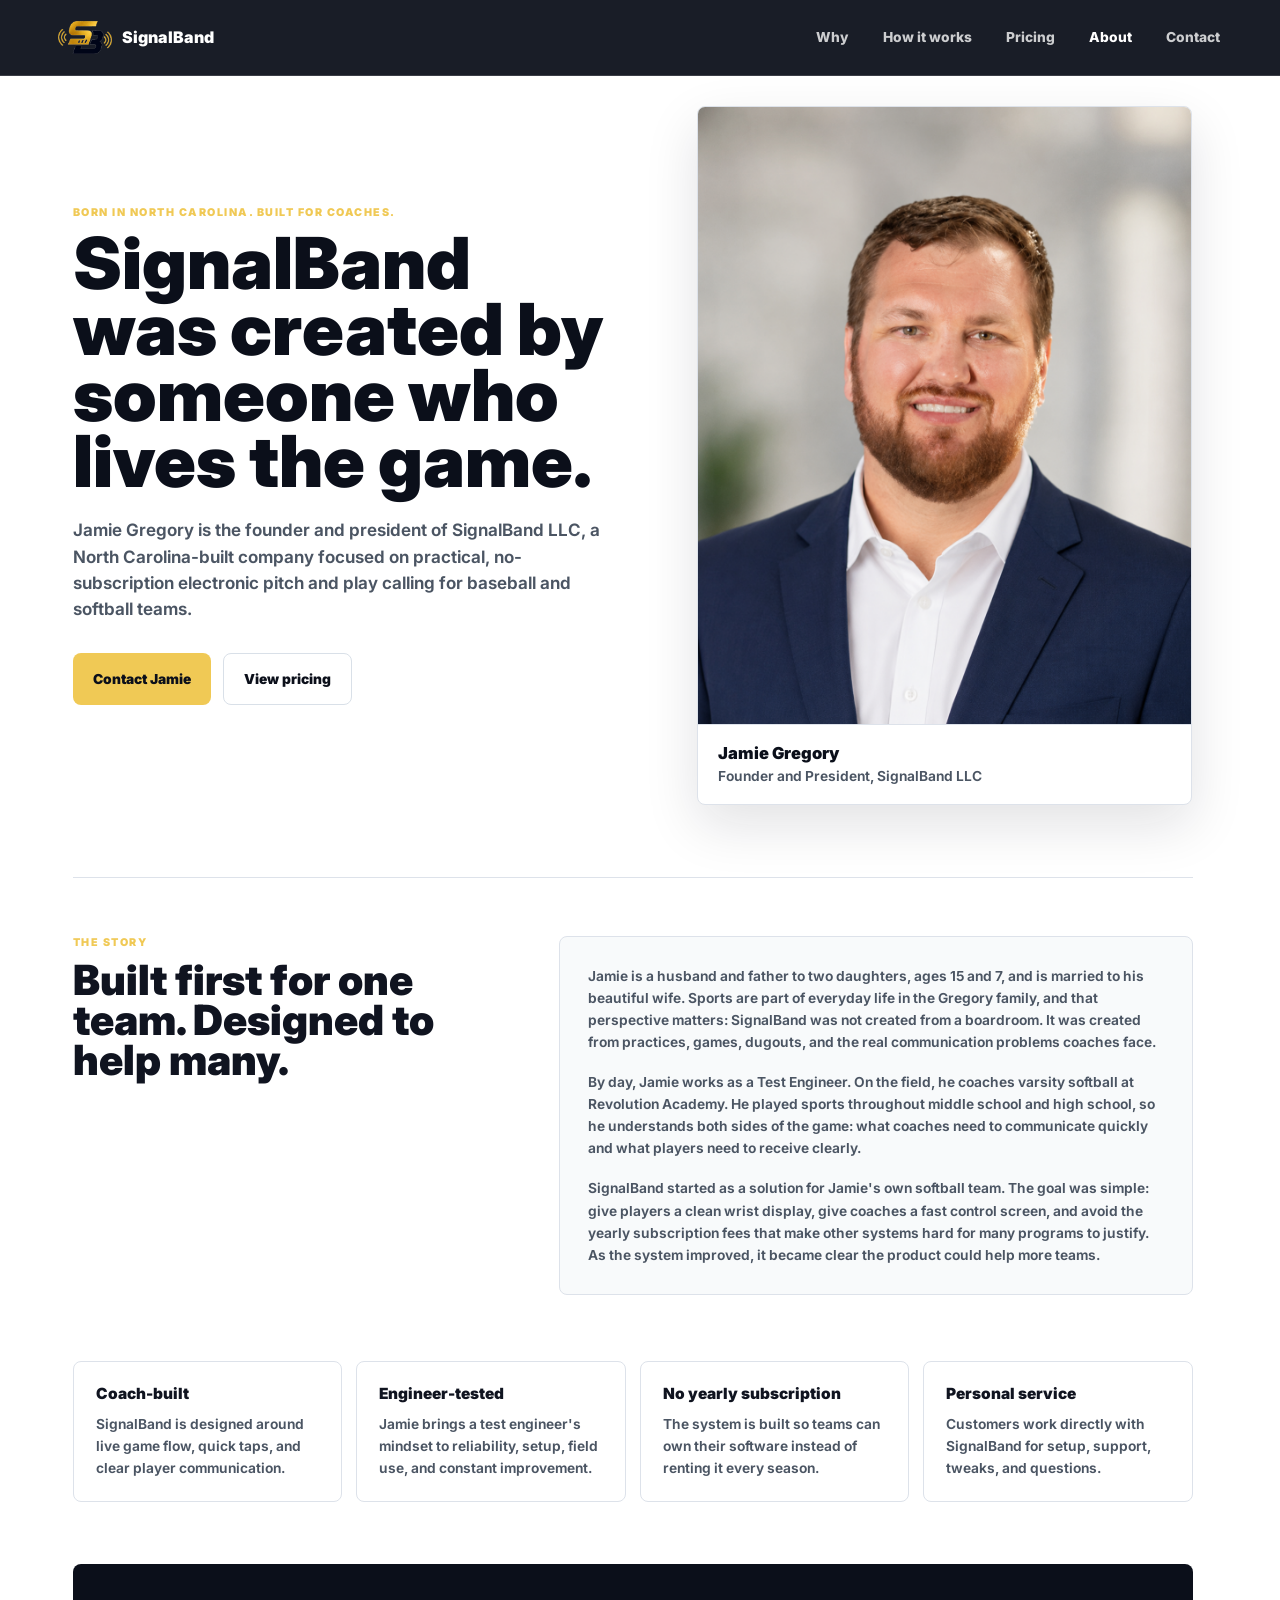
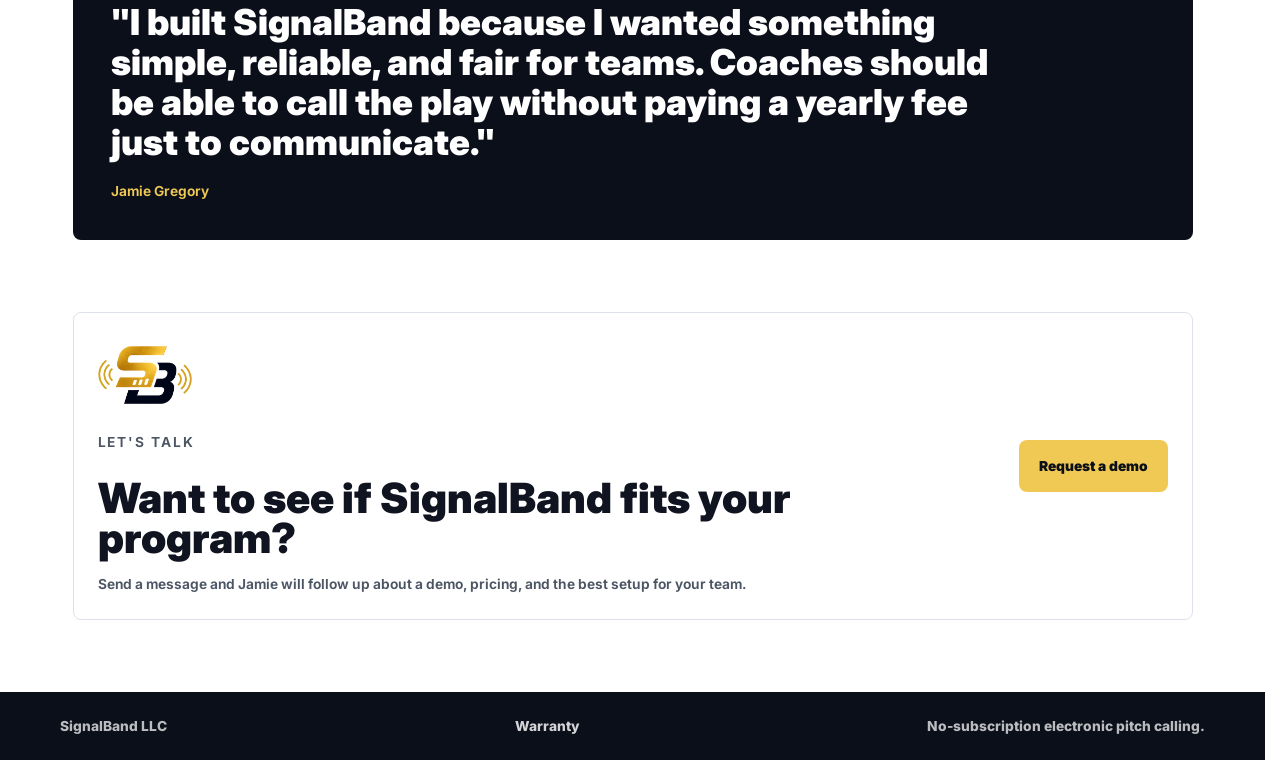
==== commit d3a2f759: "added warranty page and put it in the footer" ====
--- a/about.html
+++ b/about.html
@@ -22,7 +22,7 @@
   <link rel="preconnect" href="https://fonts.googleapis.com">
   <link rel="preconnect" href="https://fonts.gstatic.com" crossorigin>
   <link href="https://fonts.googleapis.com/css2?family=Inter:wght@500;650;800;900&display=swap" rel="stylesheet">
-  <link rel="stylesheet" href="styles.css?v=nav-2">
+  <link rel="stylesheet" href="styles.css?v=warranty-1">
   <script type="application/ld+json">
   {
     "@context": "https://schema.org",
@@ -135,6 +135,7 @@
 
   <footer>
     <span>SignalBand LLC</span>
+    <span class="footer-links"><a href="warranty.html">Warranty</a></span>
     <span>No-subscription electronic pitch calling.</span>
   </footer>
   <script id="mobile-menu-script">
--- a/styles.css
+++ b/styles.css
@@ -335,21 +335,25 @@
 
 .watch-grid {
   display: grid;
-  grid-template-columns: repeat(3, 1fr);
-  gap: clamp(18px, 3vw, 34px);
-  align-items: end;
-  margin-top: 34px;
+  grid-template-columns: repeat(4, minmax(0, 1fr));
+  gap: 24px;
+  align-items: start;
+  max-width: 1000px;
+  margin: 34px auto 0;
 }
 
 .watch-card {
   margin: 0;
+  min-width: 0;
   text-align: center;
 }
 
 .watch-card img {
   display: block;
   width: 100%;
-  max-height: 440px;
+  height: auto;
+  max-width: 220px;
+  margin: 0 auto;
   object-fit: contain;
   object-position: center;
 }
@@ -391,11 +395,14 @@
 
 .phone-grid figure {
   margin: 0;
-  overflow: hidden;
-  border: 1px solid #dde2ea;
-  border-radius: 8px;
-  background: #fff;
-  box-shadow: 0 16px 38px rgba(16,20,32,.1);
+  width: 100%;
+  min-width: 0;
+  text-align: center;
+}
+
+.phone-grid .phone-shell {
+  width: min(100%, 270px);
+  margin: 0 auto;
 }
 
 .phone-grid img {
@@ -412,7 +419,6 @@
   color: var(--navy);
   font-size: .92rem;
   font-weight: 900;
-  border-top: 1px solid #dde2ea;
 }
 
 .how {
@@ -575,6 +581,24 @@
   background: var(--navy);
   font-weight: 800;
 }
+footer a,
+footer a:link,
+footer a:visited {
+  color: rgba(255,255,255,.82);
+  text-decoration: none;
+}
+
+footer a:hover,
+footer a:focus {
+  color: var(--gold-2);
+  text-decoration: underline;
+  text-underline-offset: 4px;
+}
+
+.footer-links {
+  display: inline-flex;
+  gap: 16px;
+}
 
 @media (max-width: 850px) {
   .site-header {
@@ -802,6 +826,25 @@
   background: #edf5f3;
 }
 
+.phone-screen {
+  position: relative;
+  /* Match the screenshots after removing only the top 6% status bar. */
+  aspect-ratio: calc(1206 / (2622 * 0.94));
+  overflow: hidden;
+  border-radius: 24px;
+  background: #edf5f3;
+}
+
+.phone-screen img {
+  position: absolute;
+  inset: 0 auto auto 0;
+  width: 100%;
+  height: auto;
+  aspect-ratio: auto;
+  border-radius: 0;
+  transform: translateY(-6%);
+}
+
 .price-columns {
   display: grid;
   grid-template-columns: repeat(3, minmax(0, 1fr));
@@ -1062,7 +1105,9 @@
   .pricing-hero,
   .price-columns,
   .kit-showcase,
-  .pricing-summary {
+  .pricing-summary,
+  .warranty-hero,
+  .warranty-content {
     width: min(100% - 28px, var(--site-width));
   }
 
@@ -1956,4 +2001,75 @@
   .site-header nav a[aria-current="page"] {
     color: #fff;
   }
+}
+
+/* Warranty page */
+.warranty-page {
+  background: #fff;
+}
+
+.warranty-hero {
+  width: min(100% - 40px, var(--site-width));
+  margin: 0 auto;
+  padding: 154px 0 36px;
+}
+
+.warranty-hero h1 {
+  max-width: 900px;
+  font-size: clamp(3rem, 6vw, 5.8rem);
+  line-height: .92;
+}
+
+.warranty-hero p:not(.eyebrow) {
+  width: min(760px, 100%);
+  margin-top: 22px;
+  color: var(--gray);
+  font-size: 1.08rem;
+  line-height: 1.62;
+  font-weight: 650;
+}
+
+.warranty-content {
+  width: min(100% - 40px, var(--site-width));
+  margin: 0 auto 70px;
+  display: grid;
+  gap: 18px;
+}
+
+.warranty-panel {
+  border: 1px solid rgba(17,24,39,.12);
+  border-radius: 8px;
+  padding: clamp(22px, 4vw, 34px);
+  background: #fff;
+  box-shadow: 0 16px 42px rgba(17,24,39,.07);
+}
+
+.warranty-panel h2 {
+  margin-bottom: 16px;
+  font-size: clamp(1.65rem, 2.6vw, 2.45rem);
+}
+
+.warranty-panel p,
+.warranty-list {
+  color: #394150;
+  font-size: 1rem;
+  line-height: 1.68;
+  font-weight: 650;
+}
+
+.warranty-panel p + p {
+  margin-top: 14px;
+}
+
+.warranty-list {
+  margin: 0;
+  padding-left: 22px;
+}
+
+.warranty-list li + li {
+  margin-top: 12px;
+}
+
+.warranty-panel .button {
+  margin-top: 22px;
 }
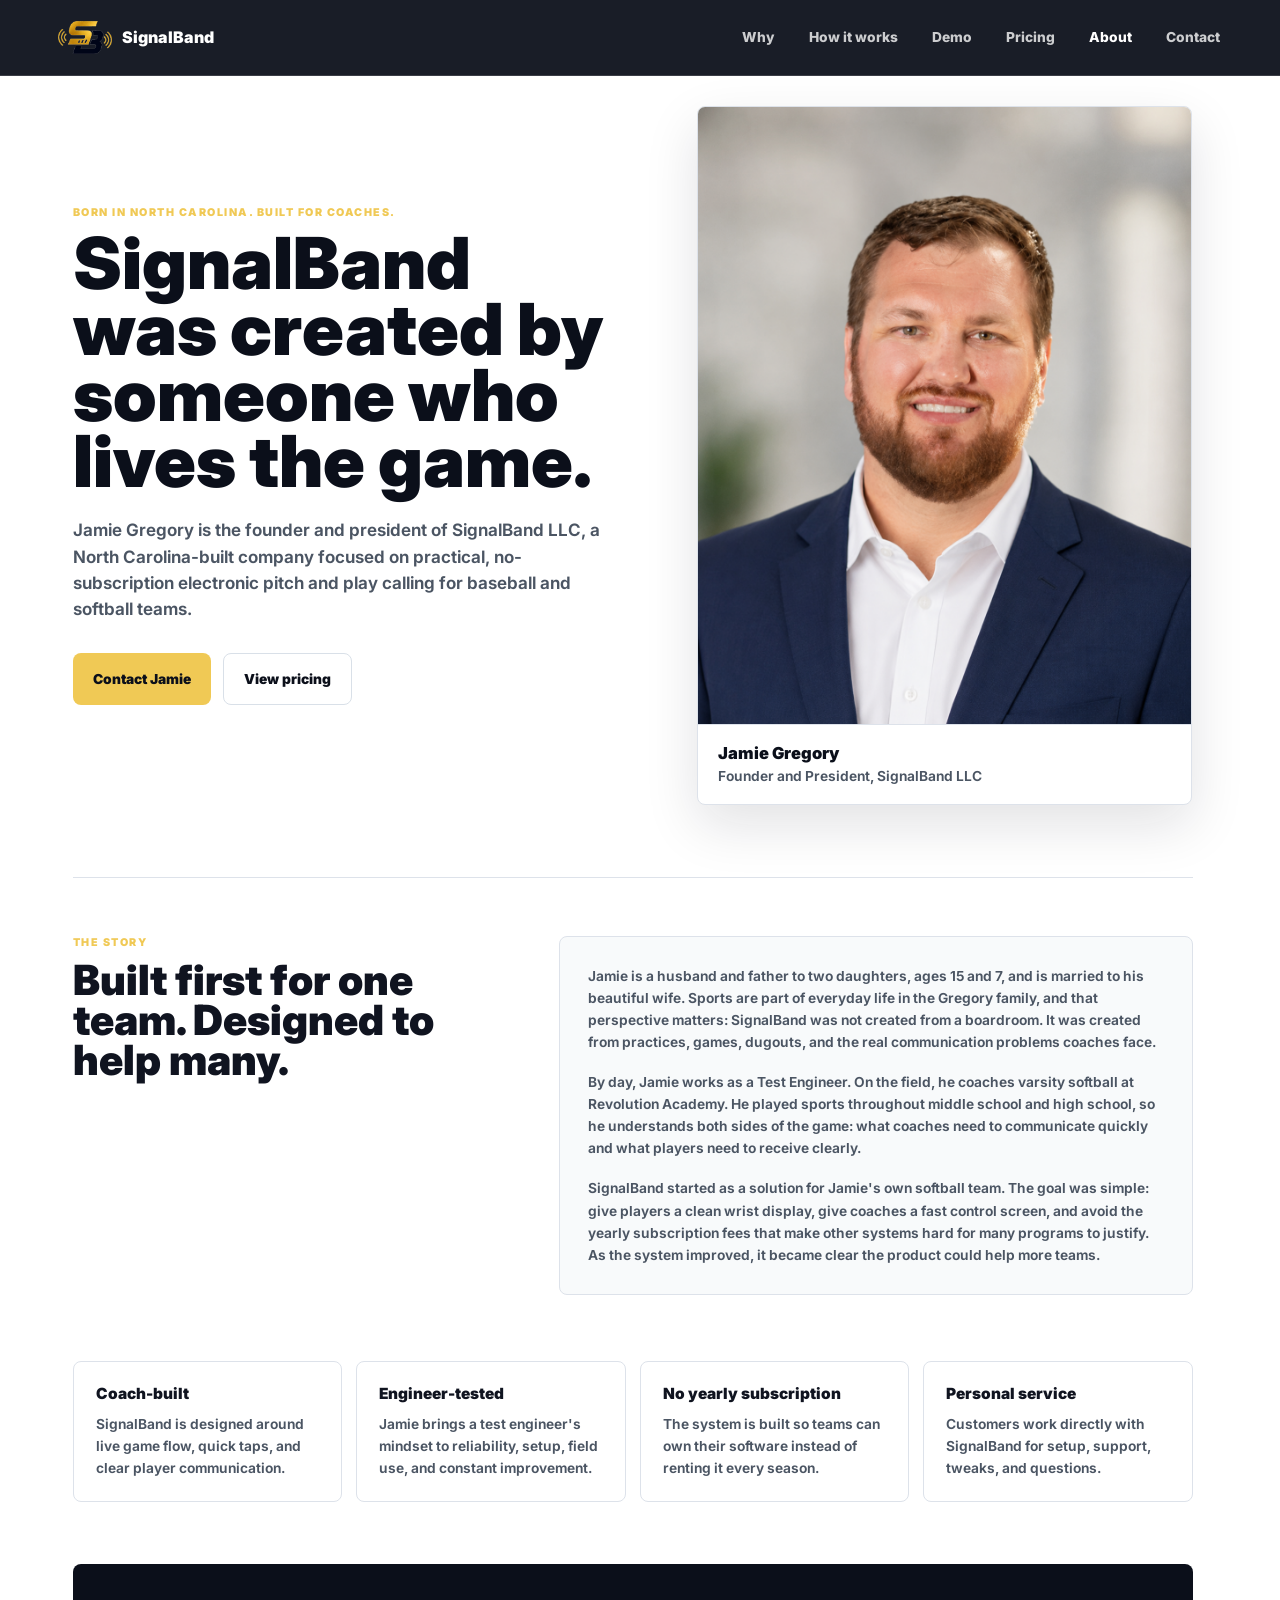
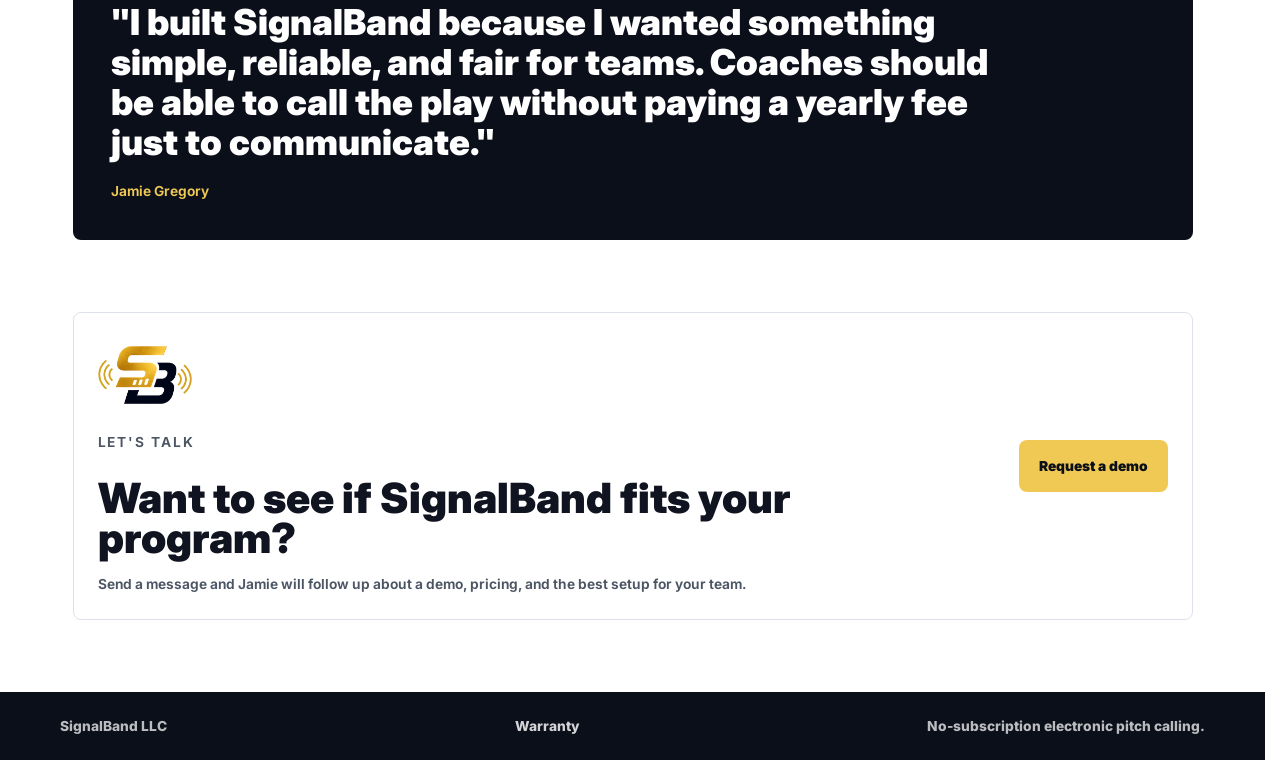
==== commit 138acce1: "added demo and FAQ" ====
--- a/about.html
+++ b/about.html
@@ -22,7 +22,7 @@
   <link rel="preconnect" href="https://fonts.googleapis.com">
   <link rel="preconnect" href="https://fonts.gstatic.com" crossorigin>
   <link href="https://fonts.googleapis.com/css2?family=Inter:wght@500;650;800;900&display=swap" rel="stylesheet">
-  <link rel="stylesheet" href="styles.css?v=warranty-1">
+  <link rel="stylesheet" href="styles.css?v=demo-1">
   <script type="application/ld+json">
   {
     "@context": "https://schema.org",
@@ -60,6 +60,7 @@
     <nav id="main-navigation" aria-label="Main navigation">
       <a href="index.html#why">Why</a>
       <a href="index.html#works">How it works</a>
+      <a href="demo.html">Demo</a>
       <a href="pricing.html">Pricing</a>
       <a href="about.html" aria-current="page">About</a>
       <a href="index.html#contact">Contact</a>
--- a/styles.css
+++ b/styles.css
@@ -1107,7 +1107,11 @@
   .kit-showcase,
   .pricing-summary,
   .warranty-hero,
-  .warranty-content {
+  .warranty-content,
+  .faq-hero,
+  .faq-content,
+  .demo-hero,
+  .demo-library {
     width: min(100% - 28px, var(--site-width));
   }
 
@@ -2072,4 +2076,163 @@
 
 .warranty-panel .button {
   margin-top: 22px;
+}
+/* FAQ page */
+.faq-page {
+  background: #fff;
+}
+
+.faq-hero {
+  width: min(100% - 40px, var(--site-width));
+  margin: 0 auto;
+  padding: 154px 0 36px;
+}
+
+.faq-hero h1 {
+  max-width: 900px;
+  font-size: clamp(3rem, 6vw, 5.8rem);
+  line-height: .92;
+}
+
+.faq-hero p:not(.eyebrow) {
+  width: min(760px, 100%);
+  margin-top: 22px;
+  color: var(--gray);
+  font-size: 1.08rem;
+  line-height: 1.62;
+  font-weight: 650;
+}
+
+.faq-content {
+  width: min(100% - 40px, var(--site-width));
+  margin: 0 auto 70px;
+  display: grid;
+  gap: 24px;
+}
+
+.faq-group {
+  display: grid;
+  grid-template-columns: minmax(180px, 280px) 1fr;
+  gap: 22px;
+  align-items: start;
+}
+
+.faq-group h2 {
+  position: sticky;
+  top: 112px;
+  font-size: clamp(1.45rem, 2.4vw, 2.15rem);
+}
+
+.faq-list {
+  display: grid;
+  gap: 14px;
+}
+
+.faq-item {
+  border: 1px solid rgba(17,24,39,.12);
+  border-radius: 8px;
+  padding: clamp(18px, 3vw, 26px);
+  background: #fff;
+  box-shadow: 0 12px 34px rgba(17,24,39,.06);
+}
+
+.faq-item h3 {
+  margin-bottom: 10px;
+  font-size: 1.08rem;
+}
+
+.faq-item p {
+  color: #394150;
+  font-size: 1rem;
+  line-height: 1.62;
+  font-weight: 650;
+}
+
+@media (max-width: 780px) {
+  .faq-group {
+    grid-template-columns: 1fr;
+  }
+
+  .faq-group h2 {
+    position: static;
+  }
+}
+/* Demo page */
+.demo-page {
+  background: #fff;
+}
+
+.demo-hero {
+  width: min(100% - 40px, var(--site-width));
+  margin: 0 auto;
+  padding: 154px 0 36px;
+}
+
+.demo-hero h1 {
+  max-width: 900px;
+  font-size: clamp(3rem, 6vw, 5.8rem);
+  line-height: .92;
+}
+
+.demo-hero p:not(.eyebrow) {
+  width: min(760px, 100%);
+  margin-top: 22px;
+  color: var(--gray);
+  font-size: 1.08rem;
+  line-height: 1.62;
+  font-weight: 650;
+}
+
+.demo-library {
+  width: min(100% - 40px, var(--site-width));
+  margin: 0 auto 70px;
+}
+
+.demo-video-card {
+  display: grid;
+  grid-template-columns: minmax(240px, 1fr) minmax(280px, 420px);
+  gap: clamp(22px, 5vw, 54px);
+  align-items: center;
+  border: 1px solid rgba(17,24,39,.12);
+  border-radius: 8px;
+  padding: clamp(22px, 4vw, 36px);
+  background: #fff;
+  box-shadow: 0 16px 42px rgba(17,24,39,.07);
+}
+
+.demo-video-copy h2 {
+  margin-bottom: 16px;
+  font-size: clamp(1.9rem, 3.2vw, 3.1rem);
+}
+
+.demo-video-copy p:not(.eyebrow) {
+  color: #394150;
+  font-size: 1rem;
+  line-height: 1.68;
+  font-weight: 650;
+}
+
+.demo-video-frame {
+  width: min(100%, 420px);
+  margin: 0 auto;
+}
+
+.demo-video-frame video {
+  display: block;
+  width: 100%;
+  aspect-ratio: 9 / 16;
+  border: 1px solid rgba(17,24,39,.16);
+  border-radius: 8px;
+  background: #0b0f1a;
+  box-shadow: 0 18px 42px rgba(17,24,39,.18);
+}
+
+@media (max-width: 820px) {
+  .demo-video-card {
+    grid-template-columns: 1fr;
+  }
+
+  .demo-video-frame {
+    width: min(100%, 360px);
+  }
 }
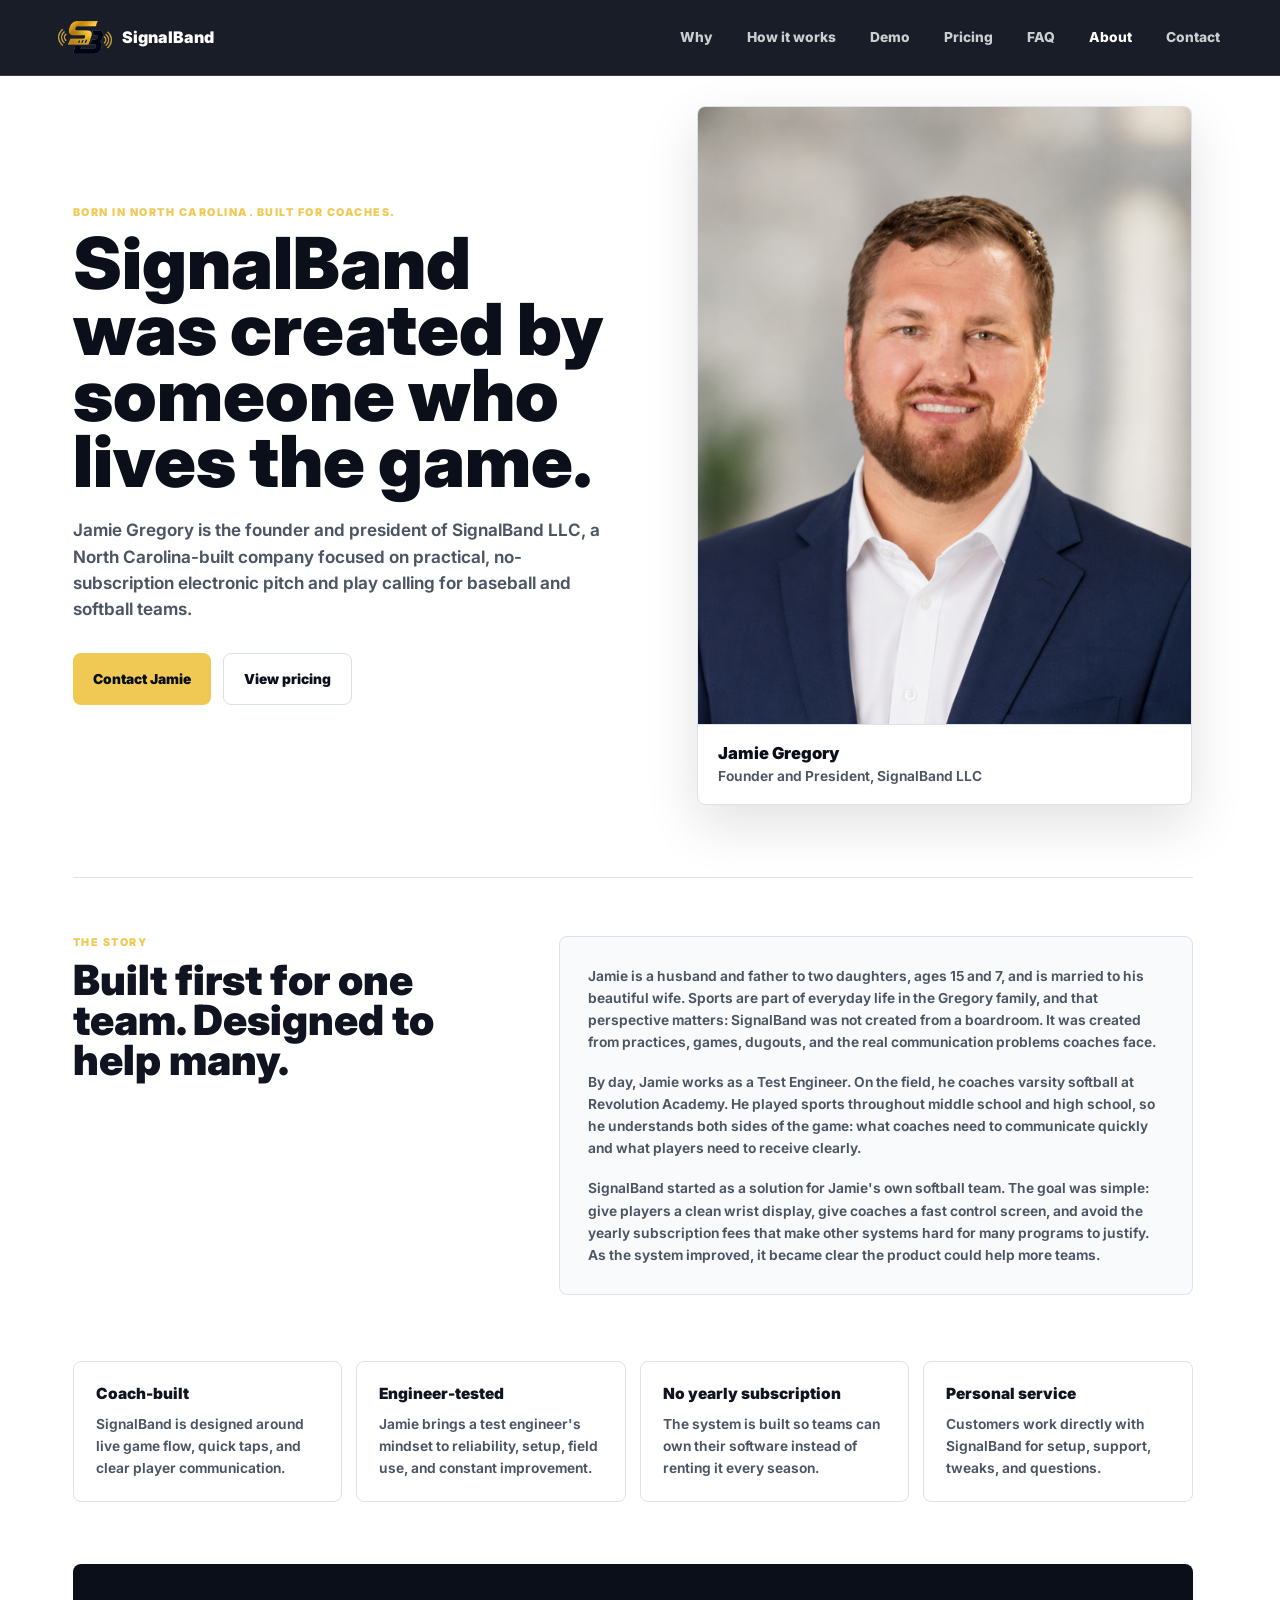
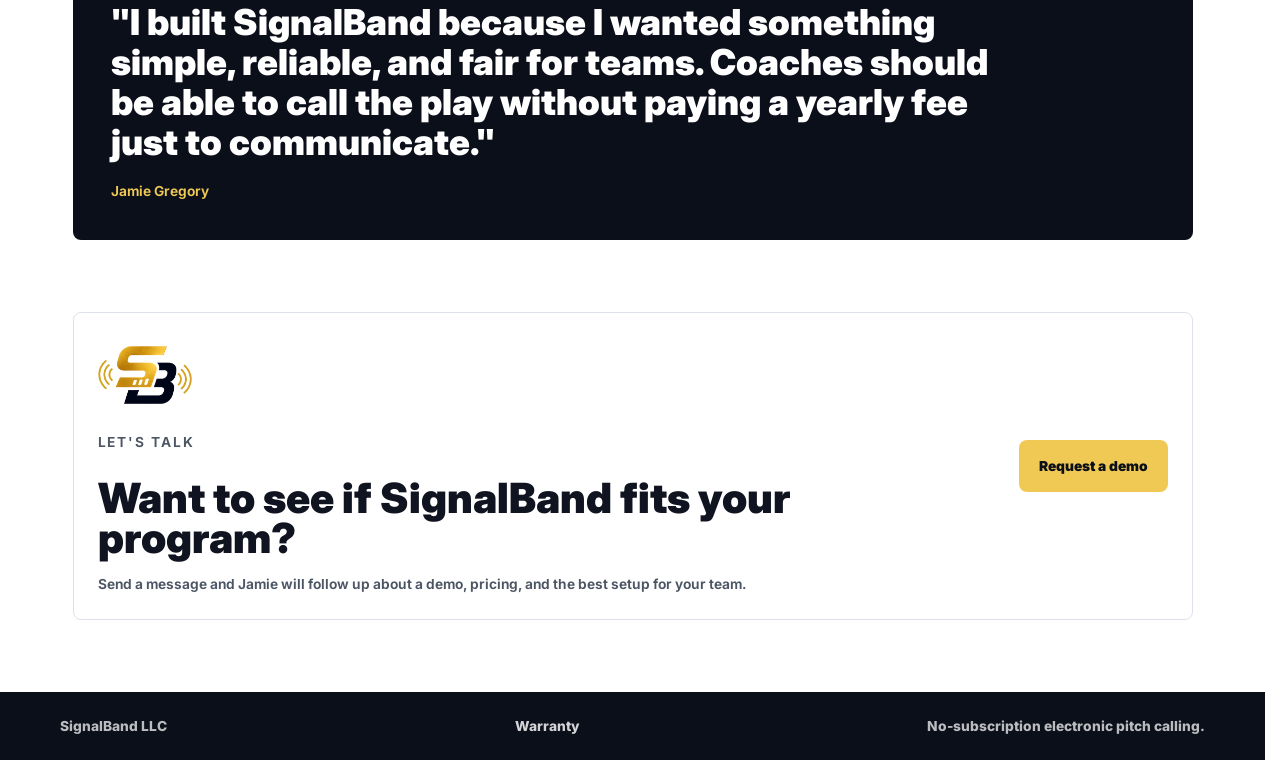
==== commit a5b1cafa: "add FAQ to nav and cleaned up demo page" ====
--- a/about.html
+++ b/about.html
@@ -62,6 +62,7 @@
       <a href="index.html#works">How it works</a>
       <a href="demo.html">Demo</a>
       <a href="pricing.html">Pricing</a>
+      <a href="faq.html">FAQ</a>
       <a href="about.html" aria-current="page">About</a>
       <a href="index.html#contact">Contact</a>
     </nav>
--- a/styles.css
+++ b/styles.css
@@ -2190,9 +2190,8 @@
 
 .demo-video-card {
   display: grid;
-  grid-template-columns: minmax(240px, 1fr) minmax(280px, 420px);
-  gap: clamp(22px, 5vw, 54px);
-  align-items: center;
+  gap: clamp(22px, 4vw, 34px);
+  align-items: start;
   border: 1px solid rgba(17,24,39,.12);
   border-radius: 8px;
   padding: clamp(22px, 4vw, 36px);
@@ -2213,7 +2212,7 @@
 }
 
 .demo-video-frame {
-  width: min(100%, 420px);
+  width: min(100%, 440px);
   margin: 0 auto;
 }
 
@@ -2228,11 +2227,7 @@
 }
 
 @media (max-width: 820px) {
-  .demo-video-card {
-    grid-template-columns: 1fr;
-  }
-
   .demo-video-frame {
     width: min(100%, 360px);
   }
-}+}
